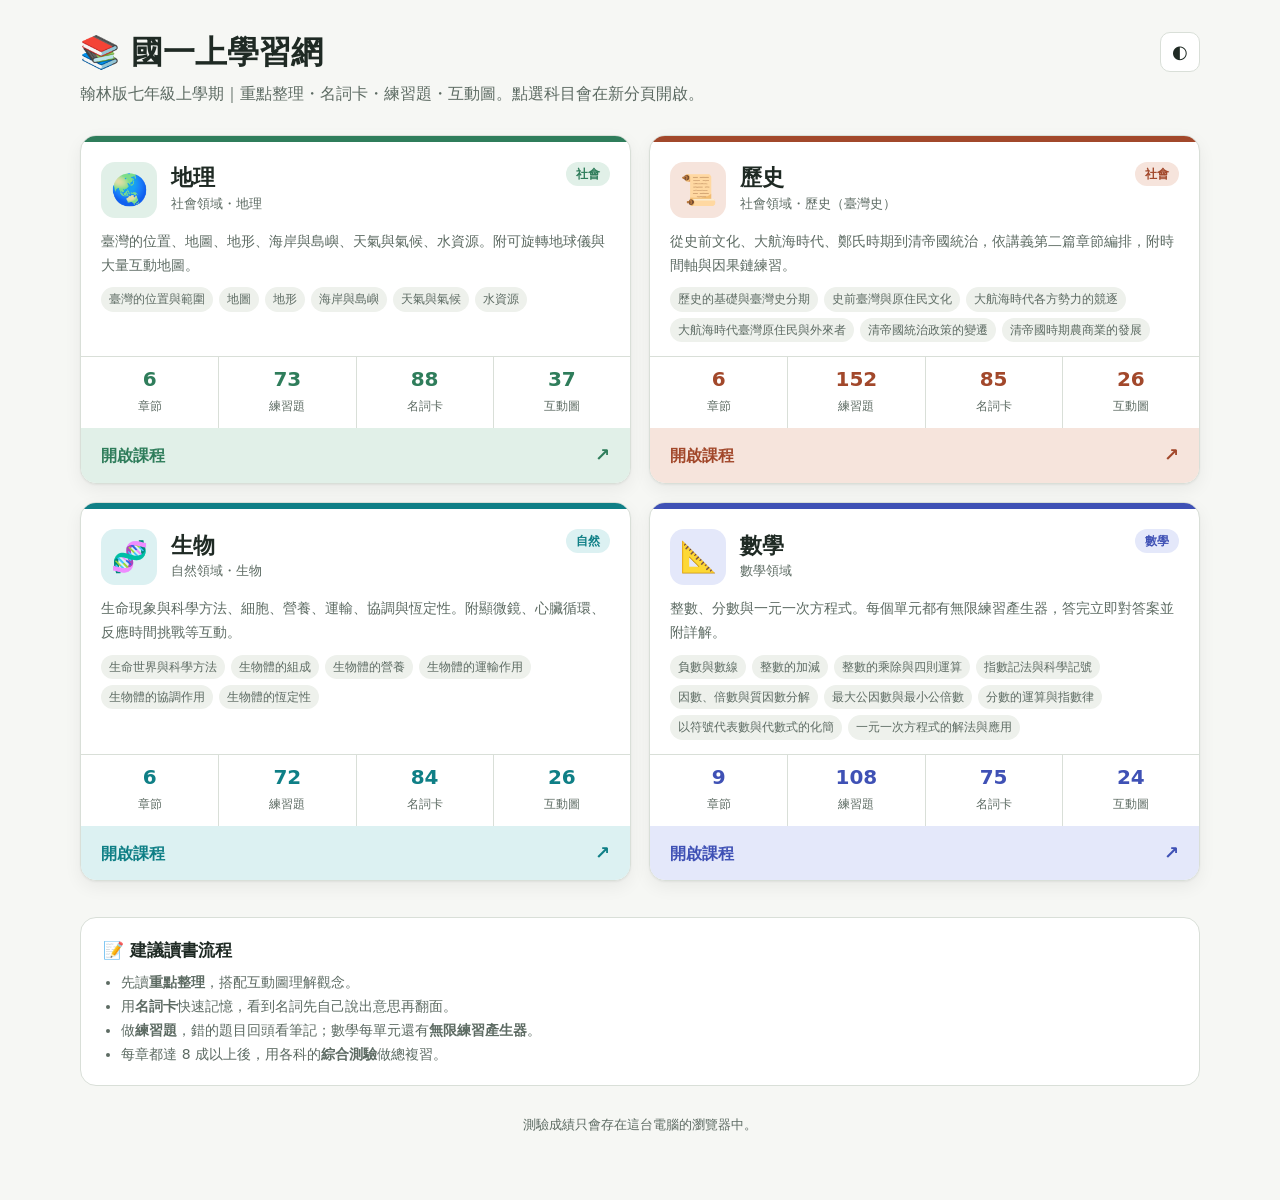
==== index.html @ c4db44cf "init" ====
<!doctype html>
<html lang="zh-Hant">
<head>
  <meta charset="utf-8">
  <meta name="viewport" content="width=device-width, initial-scale=1">
  <title>國一上學習網</title>
  <style>
    :root {
      --bg: #f6f7f4; --surface: #ffffff; --surface-2: #eef1ec; --text: #1f2a24; --muted: #5d6b63; --border: #d9dfd8;
      --shadow: 0 1px 2px rgba(0,0,0,.05), 0 6px 18px rgba(0,0,0,.06); --radius: 16px;
      color-scheme: light;
    }
    @media (prefers-color-scheme: dark) {
      :root:not([data-theme="light"]) {
        --bg: #121714; --surface: #1a211d; --surface-2: #222b26; --text: #e4ebe6; --muted: #9aa8a0; --border: #2f3a34;
        --shadow: none; color-scheme: dark;
      }
    }
    :root[data-theme="dark"] {
      --bg: #121714; --surface: #1a211d; --surface-2: #222b26; --text: #e4ebe6; --muted: #9aa8a0; --border: #2f3a34;
      --shadow: none; color-scheme: dark;
    }
    * { box-sizing: border-box; }
    body {
      margin: 0; background: var(--bg); color: var(--text);
      font-family: "Noto Sans TC", "Microsoft JhengHei", "PingFang TC", system-ui, sans-serif; line-height: 1.7;
    }
    .wrap { max-width: 1160px; margin: 0 auto; padding: 32px 20px 64px; }
    header { display: flex; align-items: flex-start; gap: 16px; margin-bottom: 28px; }
    header h1 { margin: 0; font-size: 32px; line-height: 1.3; }
    header p { margin: 6px 0 0; color: var(--muted); }
    .theme-btn {
      margin-left: auto; flex-shrink: 0; border: 1px solid var(--border); background: var(--surface); color: var(--text);
      border-radius: 10px; width: 40px; height: 40px; font-size: 18px; cursor: pointer;
    }
    .group { margin: 28px 0 12px; font-size: 14px; font-weight: 700; color: var(--muted); letter-spacing: .1em; }
    .grid { display: grid; grid-template-columns: repeat(auto-fill, minmax(320px, 1fr)); gap: 18px; }
    .card {
      --c: #2f7d5b; --soft: #e1f0e8;
      display: flex; flex-direction: column; text-decoration: none; color: var(--text);
      background: var(--surface); border: 1px solid var(--border); border-radius: var(--radius);
      box-shadow: var(--shadow); overflow: hidden; transition: transform .15s, border-color .15s, box-shadow .15s;
    }
    .card:hover, .card:focus-visible { transform: translateY(-3px); border-color: var(--c); outline: none; }
    .card-top { display: flex; align-items: center; gap: 14px; padding: 20px 20px 12px; border-top: 6px solid var(--c); }
    .tag { margin-left: auto; align-self: flex-start; font-size: 12px; font-weight: 700; padding: 2px 10px; border-radius: 99px; background: var(--soft); color: var(--c); }
    .grid { grid-template-columns: repeat(auto-fill, minmax(min(100%, 440px), 1fr)); }
    .icon { width: 56px; height: 56px; border-radius: 14px; display: grid; place-items: center; font-size: 30px; background: var(--soft); flex-shrink: 0; }
    .card h2 { margin: 0; font-size: 22px; line-height: 1.3; }
    .card .sub { font-size: 13px; color: var(--muted); }
    .desc { padding: 0 20px; color: var(--muted); font-size: 14px; margin: 0 0 10px; }
    .chips { display: flex; flex-wrap: wrap; gap: 6px; padding: 0 20px; margin-bottom: 14px; }
    .chips span { font-size: 12px; padding: 2px 8px; border-radius: 99px; background: var(--surface-2); color: var(--muted); }
    .stats { display: grid; grid-template-columns: repeat(4, 1fr); border-top: 1px solid var(--border); margin-top: auto; }
    .stats div { text-align: center; padding: 10px 4px; }
    .stats div + div { border-left: 1px solid var(--border); }
    .stats b { display: block; font-size: 20px; color: var(--c); line-height: 1.2; font-variant-numeric: tabular-nums; }
    .stats small { font-size: 12px; color: var(--muted); }
    .open { display: flex; align-items: center; justify-content: space-between; padding: 12px 20px; background: var(--soft); color: var(--c); font-weight: 700; }
    .open span:last-child { font-size: 18px; }
    .tips { margin-top: 36px; background: var(--surface); border: 1px solid var(--border); border-radius: var(--radius); padding: 18px 22px; }
    .tips h3 { margin: 0 0 6px; font-size: 17px; }
    .tips ul { margin: 0; padding-left: 1.3em; color: var(--muted); font-size: 14px; }
    footer { margin-top: 28px; text-align: center; color: var(--muted); font-size: 13px; }
    /* 各科顏色 */
    .geo { --c: #2f7d5b; --soft: #e1f0e8; }
    .his { --c: #a2482b; --soft: #f6e4dc; }
    .bio { --c: #0f7f86; --soft: #dcf1f2; }
    .mat { --c: #3f51b5; --soft: #e4e8fa; }
    @media (prefers-color-scheme: dark) {
      :root:not([data-theme="light"]) .geo { --c: #5cbf8f; --soft: #1d3329; }
      :root:not([data-theme="light"]) .his { --c: #e58b6a; --soft: #3a2420; }
      :root:not([data-theme="light"]) .bio { --c: #4cc3c9; --soft: #163236; }
      :root:not([data-theme="light"]) .mat { --c: #8c9eff; --soft: #23284a; }
    }
    :root[data-theme="dark"] .geo { --c: #5cbf8f; --soft: #1d3329; }
    :root[data-theme="dark"] .his { --c: #e58b6a; --soft: #3a2420; }
    :root[data-theme="dark"] .bio { --c: #4cc3c9; --soft: #163236; }
    :root[data-theme="dark"] .mat { --c: #8c9eff; --soft: #23284a; }
    @media (max-width: 600px) {
      .wrap { padding: 20px 16px 48px; }
      header h1 { font-size: 26px; }
      .grid { grid-template-columns: 1fr; }
    }
  </style>
</head>
<body>
  <div class="wrap">
    <header>
      <div>
        <h1>📚 國一上學習網</h1>
        <p>翰林版七年級上學期｜重點整理・名詞卡・練習題・互動圖。點選科目會在新分頁開啟。</p>
      </div>
      <button class="theme-btn" id="themeBtn" aria-label="切換深淺色">◐</button>
    </header>
    <main id="courses"></main>
    <section class="tips">
      <h3>📝 建議讀書流程</h3>
      <ul>
        <li>先讀<b>重點整理</b>，搭配互動圖理解觀念。</li>
        <li>用<b>名詞卡</b>快速記憶，看到名詞先自己說出意思再翻面。</li>
        <li>做<b>練習題</b>，錯的題目回頭看筆記；數學每單元還有<b>無限練習產生器</b>。</li>
        <li>每章都達 8 成以上後，用各科的<b>綜合測驗</b>做總複習。</li>
      </ul>
    </section>
    <footer>測驗成績只會存在這台電腦的瀏覽器中。</footer>
  </div>

  <script>
  (function () {
    'use strict';
    // 各科設定：資料夾、資料檔（用來即時計算章數與題數）
    const COURSES = [
      { group: '社會', dir: 'society-geography', cls: 'geo', icon: '🌏', name: '地理', sub: '社會領域・地理',
        desc: '臺灣的位置、地圖、地形、海岸與島嶼、天氣與氣候、水資源。附可旋轉地球儀與大量互動地圖。',
        files: ['ch1', 'ch2', 'ch3', 'ch4', 'ch5', 'ch6'] },
      { group: '社會', dir: 'society-history', cls: 'his', icon: '📜', name: '歷史', sub: '社會領域・歷史（臺灣史）',
        desc: '從史前文化、大航海時代、鄭氏時期到清帝國統治，依講義第二篇章節編排，附時間軸與因果鏈練習。',
        files: ['ch1', 'ch2', 'ch3', 'ch4', 'ch5', 'ch6'] },
      { group: '自然', dir: 'nature-biology', cls: 'bio', icon: '🧬', name: '生物', sub: '自然領域・生物',
        desc: '生命現象與科學方法、細胞、營養、運輸、協調與恆定性。附顯微鏡、心臟循環、反應時間挑戰等互動。',
        files: ['ch1', 'ch2', 'ch3', 'ch4', 'ch5', 'ch6'] },
      { group: '數學', dir: 'math', cls: 'mat', icon: '📐', name: '數學', sub: '數學領域',
        desc: '整數、分數與一元一次方程式。每個單元都有無限練習產生器，答完立即對答案並附詳解。',
        files: ['u1', 'u2', 'u3', 'u4', 'u5', 'u6', 'u7', 'u8', 'u9'] }
    ];

    // 深淺色（與各科共用同一個偏好設定方式）
    const btn = document.getElementById('themeBtn');
    try { const t = localStorage.getItem('home:theme'); if (t) document.documentElement.dataset.theme = t; } catch (e) { /* 略過 */ }
    btn.addEventListener('click', () => {
      const cur = document.documentElement.dataset.theme || (matchMedia('(prefers-color-scheme: dark)').matches ? 'dark' : 'light');
      const next = cur === 'dark' ? 'light' : 'dark';
      document.documentElement.dataset.theme = next;
      try { localStorage.setItem('home:theme', next); } catch (e) { /* 略過 */ }
    });

    const esc = (s) => String(s).replace(/[&<>"]/g, (c) => ({ '&': '&amp;', '<': '&lt;', '>': '&gt;', '"': '&quot;' }[c]));
    const main = document.getElementById('courses');
    main.innerHTML = '<div class="grid"></div>';
    const grid = main.firstElementChild;
    COURSES.forEach((c) => {
      grid.insertAdjacentHTML('beforeend', `
        <a class="card ${c.cls}" href="${c.dir}/index.html" target="_blank" rel="noopener" data-dir="${c.dir}">
          <div class="card-top"><div class="icon">${c.icon}</div><div><h2>${c.name}</h2><div class="sub">${c.sub}</div></div><span class="tag">${c.group}</span></div>
          <p class="desc">${esc(c.desc)}</p>
          <div class="chips"></div>
          <div class="stats">
            <div><b data-s="ch">–</b><small>章節</small></div>
            <div><b data-s="q">–</b><small>練習題</small></div>
            <div><b data-s="cards">–</b><small>名詞卡</small></div>
            <div><b data-s="w">–</b><small>互動圖</small></div>
          </div>
          <div class="open"><span>開啟課程</span><span>↗</span></div>
        </a>`);
    });

    // 依序載入各科的資料檔，即時計算章節與題數（每科都會 push 到 window.CHAPTERS）
    function load(src) {
      return new Promise((resolve) => {
        const s = document.createElement('script');
        s.src = src; s.onload = resolve; s.onerror = resolve;
        document.body.appendChild(s);
      });
    }
    (async () => {
      for (const c of COURSES) {
        window.CHAPTERS = [];
        for (const f of c.files) await load(`${c.dir}/data/${f}.js`);
        const chs = window.CHAPTERS.slice().sort((a, b) => a.no - b.no);
        const card = document.querySelector(`[data-dir="${c.dir}"]`);
        if (!chs.length) { card.querySelector('.chips').innerHTML = '<span>（無法讀取章節資料）</span>'; continue; }
        const set = (k, v) => { card.querySelector(`[data-s="${k}"]`).textContent = v; };
        set('ch', chs.length);
        set('q', chs.reduce((s, x) => s + x.quiz.length, 0));
        set('cards', chs.reduce((s, x) => s + x.cards.length, 0));
        set('w', chs.reduce((s, x) => s + ((x.notes || '').match(/data-widget=/g) || []).length, 0));
        card.querySelector('.chips').innerHTML = chs.map((x) => `<span>${esc(x.title)}</span>`).join('');
      }
      delete window.CHAPTERS;
    })();
  })();
  </script>
</body>
</html>
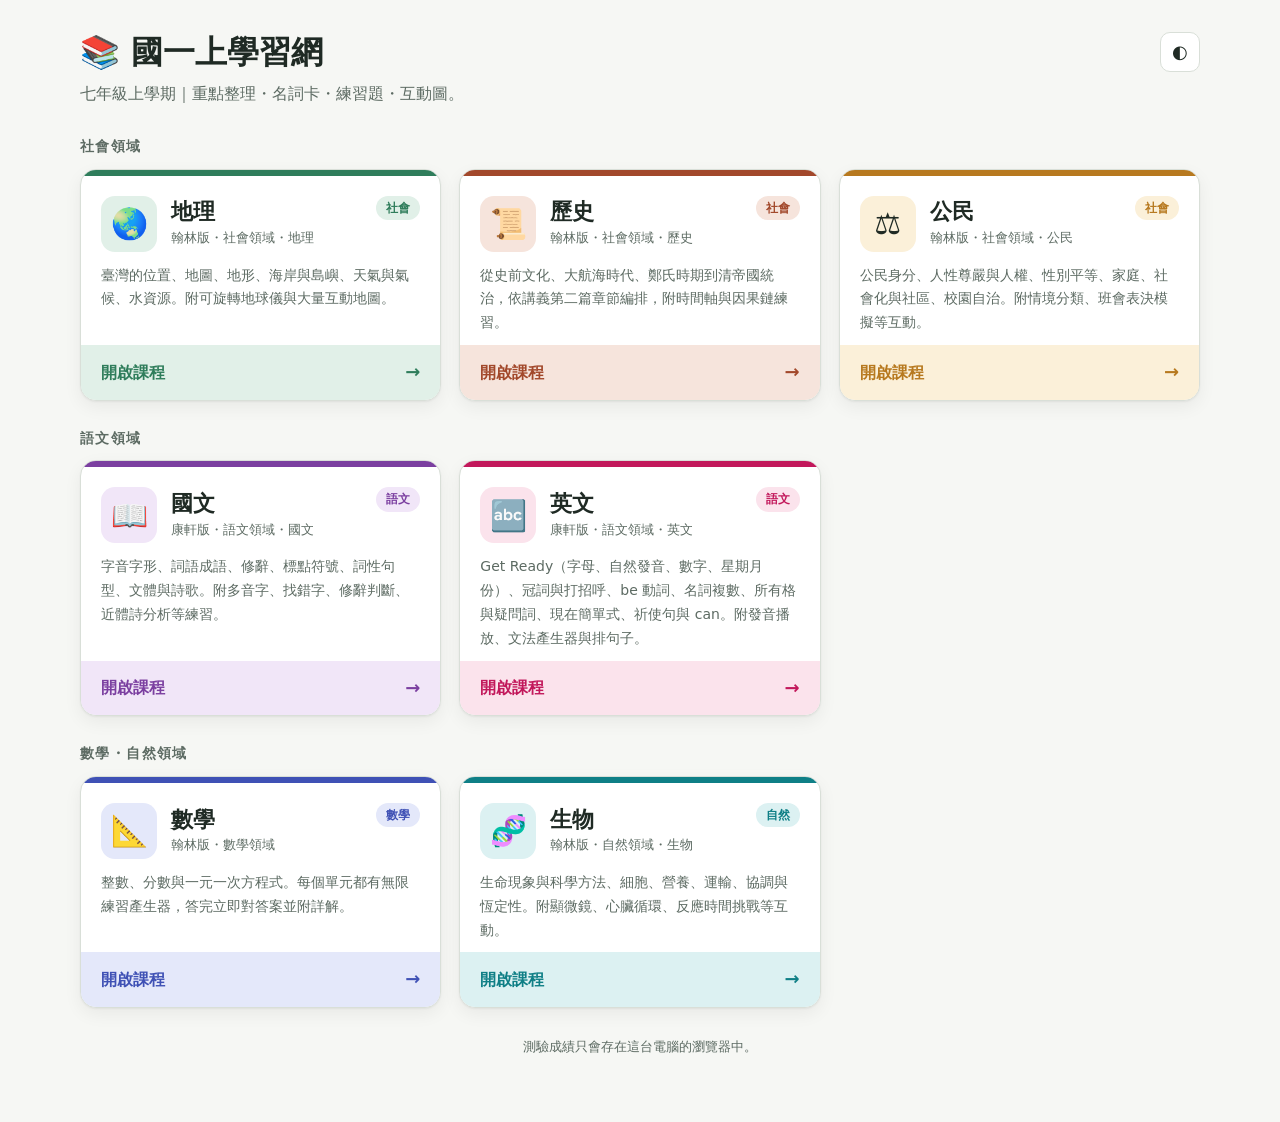
==== commit 293f9ddd: "." ====
--- a/index.html
+++ b/index.html
@@ -33,8 +33,15 @@
       margin-left: auto; flex-shrink: 0; border: 1px solid var(--border); background: var(--surface); color: var(--text);
       border-radius: 10px; width: 40px; height: 40px; font-size: 18px; cursor: pointer;
     }
-    .group { margin: 28px 0 12px; font-size: 14px; font-weight: 700; color: var(--muted); letter-spacing: .1em; }
-    .grid { display: grid; grid-template-columns: repeat(auto-fill, minmax(320px, 1fr)); gap: 18px; }
+    .row { margin-bottom: 26px; }
+    .group { margin: 0 0 10px; font-size: 14px; font-weight: 700; color: var(--muted); letter-spacing: .1em; }
+    .grid { display: grid; grid-template-columns: repeat(3, minmax(0, 1fr)); gap: 18px; }
+    @media (max-width: 1000px) { .grid { grid-template-columns: repeat(2, minmax(0, 1fr)); } }
+    @media (max-width: 640px) { .grid { grid-template-columns: 1fr; } }
+    .card.soon { cursor: default; opacity: .75; border-style: dashed; box-shadow: none; }
+    .card.soon:hover { transform: none; border-color: var(--border); }
+    .card.soon .card-top { border-top-style: dashed; }
+    .card.soon .open { margin-top: auto; }
     .card {
       --c: #2f7d5b; --soft: #e1f0e8;
       display: flex; flex-direction: column; text-decoration: none; color: var(--text);
@@ -44,39 +51,37 @@
     .card:hover, .card:focus-visible { transform: translateY(-3px); border-color: var(--c); outline: none; }
     .card-top { display: flex; align-items: center; gap: 14px; padding: 20px 20px 12px; border-top: 6px solid var(--c); }
     .tag { margin-left: auto; align-self: flex-start; font-size: 12px; font-weight: 700; padding: 2px 10px; border-radius: 99px; background: var(--soft); color: var(--c); }
-    .grid { grid-template-columns: repeat(auto-fill, minmax(min(100%, 440px), 1fr)); }
     .icon { width: 56px; height: 56px; border-radius: 14px; display: grid; place-items: center; font-size: 30px; background: var(--soft); flex-shrink: 0; }
     .card h2 { margin: 0; font-size: 22px; line-height: 1.3; }
     .card .sub { font-size: 13px; color: var(--muted); }
     .desc { padding: 0 20px; color: var(--muted); font-size: 14px; margin: 0 0 10px; }
-    .chips { display: flex; flex-wrap: wrap; gap: 6px; padding: 0 20px; margin-bottom: 14px; }
-    .chips span { font-size: 12px; padding: 2px 8px; border-radius: 99px; background: var(--surface-2); color: var(--muted); }
-    .stats { display: grid; grid-template-columns: repeat(4, 1fr); border-top: 1px solid var(--border); margin-top: auto; }
-    .stats div { text-align: center; padding: 10px 4px; }
-    .stats div + div { border-left: 1px solid var(--border); }
-    .stats b { display: block; font-size: 20px; color: var(--c); line-height: 1.2; font-variant-numeric: tabular-nums; }
-    .stats small { font-size: 12px; color: var(--muted); }
-    .open { display: flex; align-items: center; justify-content: space-between; padding: 12px 20px; background: var(--soft); color: var(--c); font-weight: 700; }
+    .open { margin-top: auto; display: flex; align-items: center; justify-content: space-between; padding: 12px 20px; background: var(--soft); color: var(--c); font-weight: 700; }
     .open span:last-child { font-size: 18px; }
-    .tips { margin-top: 36px; background: var(--surface); border: 1px solid var(--border); border-radius: var(--radius); padding: 18px 22px; }
-    .tips h3 { margin: 0 0 6px; font-size: 17px; }
-    .tips ul { margin: 0; padding-left: 1.3em; color: var(--muted); font-size: 14px; }
     footer { margin-top: 28px; text-align: center; color: var(--muted); font-size: 13px; }
     /* 各科顏色 */
     .geo { --c: #2f7d5b; --soft: #e1f0e8; }
     .his { --c: #a2482b; --soft: #f6e4dc; }
     .bio { --c: #0f7f86; --soft: #dcf1f2; }
     .mat { --c: #3f51b5; --soft: #e4e8fa; }
+    .civ { --c: #b7791f; --soft: #fbf0d9; }
+    .chi { --c: #7b3fa0; --soft: #f1e6f8; }
+    .eng { --c: #c2185b; --soft: #fbe3ec; }
     @media (prefers-color-scheme: dark) {
       :root:not([data-theme="light"]) .geo { --c: #5cbf8f; --soft: #1d3329; }
       :root:not([data-theme="light"]) .his { --c: #e58b6a; --soft: #3a2420; }
       :root:not([data-theme="light"]) .bio { --c: #4cc3c9; --soft: #163236; }
       :root:not([data-theme="light"]) .mat { --c: #8c9eff; --soft: #23284a; }
+      :root:not([data-theme="light"]) .civ { --c: #e0b25c; --soft: #3a2f1a; }
+      :root:not([data-theme="light"]) .chi { --c: #c592e0; --soft: #33223d; }
+      :root:not([data-theme="light"]) .eng { --c: #f48fb1; --soft: #3d1f2b; }
     }
     :root[data-theme="dark"] .geo { --c: #5cbf8f; --soft: #1d3329; }
     :root[data-theme="dark"] .his { --c: #e58b6a; --soft: #3a2420; }
     :root[data-theme="dark"] .bio { --c: #4cc3c9; --soft: #163236; }
     :root[data-theme="dark"] .mat { --c: #8c9eff; --soft: #23284a; }
+    :root[data-theme="dark"] .civ { --c: #e0b25c; --soft: #3a2f1a; }
+    :root[data-theme="dark"] .chi { --c: #c592e0; --soft: #33223d; }
+    :root[data-theme="dark"] .eng { --c: #f48fb1; --soft: #3d1f2b; }
     @media (max-width: 600px) {
       .wrap { padding: 20px 16px 48px; }
       header h1 { font-size: 26px; }
@@ -89,40 +94,36 @@
     <header>
       <div>
         <h1>📚 國一上學習網</h1>
-        <p>翰林版七年級上學期｜重點整理・名詞卡・練習題・互動圖。點選科目會在新分頁開啟。</p>
+        <p>七年級上學期｜重點整理・名詞卡・練習題・互動圖。</p>
       </div>
       <button class="theme-btn" id="themeBtn" aria-label="切換深淺色">◐</button>
     </header>
     <main id="courses"></main>
-    <section class="tips">
-      <h3>📝 建議讀書流程</h3>
-      <ul>
-        <li>先讀<b>重點整理</b>，搭配互動圖理解觀念。</li>
-        <li>用<b>名詞卡</b>快速記憶，看到名詞先自己說出意思再翻面。</li>
-        <li>做<b>練習題</b>，錯的題目回頭看筆記；數學每單元還有<b>無限練習產生器</b>。</li>
-        <li>每章都達 8 成以上後，用各科的<b>綜合測驗</b>做總複習。</li>
-      </ul>
-    </section>
     <footer>測驗成績只會存在這台電腦的瀏覽器中。</footer>
   </div>
 
   <script>
   (function () {
     'use strict';
-    // 各科設定：資料夾、資料檔（用來即時計算章數與題數）
+    // 各科設定
+    // ready: false 表示課程籌備中（卡片不可點選）；課程做好後改成 true
+    // 每一列放哪些領域（社會三科一列；數學與自然合併一列）
+    const ROWS = [['社會'], ['語文'], ['數學', '自然']];
     const COURSES = [
-      { group: '社會', dir: 'society-geography', cls: 'geo', icon: '🌏', name: '地理', sub: '社會領域・地理',
-        desc: '臺灣的位置、地圖、地形、海岸與島嶼、天氣與氣候、水資源。附可旋轉地球儀與大量互動地圖。',
-        files: ['ch1', 'ch2', 'ch3', 'ch4', 'ch5', 'ch6'] },
-      { group: '社會', dir: 'society-history', cls: 'his', icon: '📜', name: '歷史', sub: '社會領域・歷史（臺灣史）',
-        desc: '從史前文化、大航海時代、鄭氏時期到清帝國統治，依講義第二篇章節編排，附時間軸與因果鏈練習。',
-        files: ['ch1', 'ch2', 'ch3', 'ch4', 'ch5', 'ch6'] },
-      { group: '自然', dir: 'nature-biology', cls: 'bio', icon: '🧬', name: '生物', sub: '自然領域・生物',
-        desc: '生命現象與科學方法、細胞、營養、運輸、協調與恆定性。附顯微鏡、心臟循環、反應時間挑戰等互動。',
-        files: ['ch1', 'ch2', 'ch3', 'ch4', 'ch5', 'ch6'] },
-      { group: '數學', dir: 'math', cls: 'mat', icon: '📐', name: '數學', sub: '數學領域',
-        desc: '整數、分數與一元一次方程式。每個單元都有無限練習產生器，答完立即對答案並附詳解。',
-        files: ['u1', 'u2', 'u3', 'u4', 'u5', 'u6', 'u7', 'u8', 'u9'] }
+      { group: '社會', dir: 'society-geography', cls: 'geo', icon: '🌏', name: '地理', sub: '翰林版・社會領域・地理', ready: true,
+        desc: '臺灣的位置、地圖、地形、海岸與島嶼、天氣與氣候、水資源。附可旋轉地球儀與大量互動地圖。' },
+      { group: '社會', dir: 'society-history', cls: 'his', icon: '📜', name: '歷史', sub: '翰林版・社會領域・歷史', ready: true,
+        desc: '從史前文化、大航海時代、鄭氏時期到清帝國統治，依講義第二篇章節編排，附時間軸與因果鏈練習。' },
+      { group: '社會', dir: 'society-civics', cls: 'civ', icon: '⚖️', name: '公民', sub: '翰林版・社會領域・公民', ready: true,
+        desc: '公民身分、人性尊嚴與人權、性別平等、家庭、社會化與社區、校園自治。附情境分類、班會表決模擬等互動。' },
+      { group: '語文', dir: 'language-chinese', cls: 'chi', icon: '📖', name: '國文', sub: '康軒版・語文領域・國文', ready: true,
+        desc: '字音字形、詞語成語、修辭、標點符號、詞性句型、文體與詩歌。附多音字、找錯字、修辭判斷、近體詩分析等練習。' },
+      { group: '語文', dir: 'language-english', cls: 'eng', icon: '🔤', name: '英文', sub: '康軒版・語文領域・英文', ready: true,
+        desc: 'Get Ready（字母、自然發音、數字、星期月份）、冠詞與打招呼、be 動詞、名詞複數、所有格與疑問詞、現在簡單式、祈使句與 can。附發音播放、文法產生器與排句子。' },
+      { group: '數學', dir: 'math', cls: 'mat', icon: '📐', name: '數學', sub: '翰林版・數學領域', ready: true,
+        desc: '整數、分數與一元一次方程式。每個單元都有無限練習產生器，答完立即對答案並附詳解。' },
+      { group: '自然', dir: 'nature-biology', cls: 'bio', icon: '🧬', name: '生物', sub: '翰林版・自然領域・生物', ready: true,
+        desc: '生命現象與科學方法、細胞、營養、運輸、協調與恆定性。附顯微鏡、心臟循環、反應時間挑戰等互動。' }
     ];
 
     // 深淺色（與各科共用同一個偏好設定方式）
@@ -137,48 +138,31 @@
 
     const esc = (s) => String(s).replace(/[&<>"]/g, (c) => ({ '&': '&amp;', '<': '&lt;', '>': '&gt;', '"': '&quot;' }[c]));
     const main = document.getElementById('courses');
-    main.innerHTML = '<div class="grid"></div>';
-    const grid = main.firstElementChild;
-    COURSES.forEach((c) => {
+    ROWS.forEach((gs) => {
+      const list = COURSES.filter((c) => gs.includes(c.group));
+      const g = gs.join('・');
+      if (!list.length) return;
+      main.insertAdjacentHTML('beforeend', `<section class="row"><div class="group">${g}領域</div><div class="grid"></div></section>`);
+      const grid = main.lastElementChild.querySelector('.grid');
+      list.forEach((c) => {
+      if (!c.ready) {
+        grid.insertAdjacentHTML('beforeend', `
+        <div class="card soon ${c.cls}" aria-disabled="true">
+          <div class="card-top"><div class="icon">${c.icon}</div><div><h2>${c.name}</h2><div class="sub">${c.sub}</div></div><span class="tag">籌備中</span></div>
+          <p class="desc">${esc(c.desc)}</p>
+          <div class="open"><span>即將推出</span><span>⏳</span></div>
+        </div>`);
+        return;
+      }
       grid.insertAdjacentHTML('beforeend', `
-        <a class="card ${c.cls}" href="${c.dir}/index.html" target="_blank" rel="noopener" data-dir="${c.dir}">
+        <a class="card ${c.cls}" href="${c.dir}/index.html" data-dir="${c.dir}">
           <div class="card-top"><div class="icon">${c.icon}</div><div><h2>${c.name}</h2><div class="sub">${c.sub}</div></div><span class="tag">${c.group}</span></div>
           <p class="desc">${esc(c.desc)}</p>
-          <div class="chips"></div>
-          <div class="stats">
-            <div><b data-s="ch">–</b><small>章節</small></div>
-            <div><b data-s="q">–</b><small>練習題</small></div>
-            <div><b data-s="cards">–</b><small>名詞卡</small></div>
-            <div><b data-s="w">–</b><small>互動圖</small></div>
-          </div>
-          <div class="open"><span>開啟課程</span><span>↗</span></div>
+          <div class="open"><span>開啟課程</span><span>→</span></div>
         </a>`);
+      });
     });
 
-    // 依序載入各科的資料檔，即時計算章節與題數（每科都會 push 到 window.CHAPTERS）
-    function load(src) {
-      return new Promise((resolve) => {
-        const s = document.createElement('script');
-        s.src = src; s.onload = resolve; s.onerror = resolve;
-        document.body.appendChild(s);
-      });
-    }
-    (async () => {
-      for (const c of COURSES) {
-        window.CHAPTERS = [];
-        for (const f of c.files) await load(`${c.dir}/data/${f}.js`);
-        const chs = window.CHAPTERS.slice().sort((a, b) => a.no - b.no);
-        const card = document.querySelector(`[data-dir="${c.dir}"]`);
-        if (!chs.length) { card.querySelector('.chips').innerHTML = '<span>（無法讀取章節資料）</span>'; continue; }
-        const set = (k, v) => { card.querySelector(`[data-s="${k}"]`).textContent = v; };
-        set('ch', chs.length);
-        set('q', chs.reduce((s, x) => s + x.quiz.length, 0));
-        set('cards', chs.reduce((s, x) => s + x.cards.length, 0));
-        set('w', chs.reduce((s, x) => s + ((x.notes || '').match(/data-widget=/g) || []).length, 0));
-        card.querySelector('.chips').innerHTML = chs.map((x) => `<span>${esc(x.title)}</span>`).join('');
-      }
-      delete window.CHAPTERS;
-    })();
   })();
   </script>
 </body>
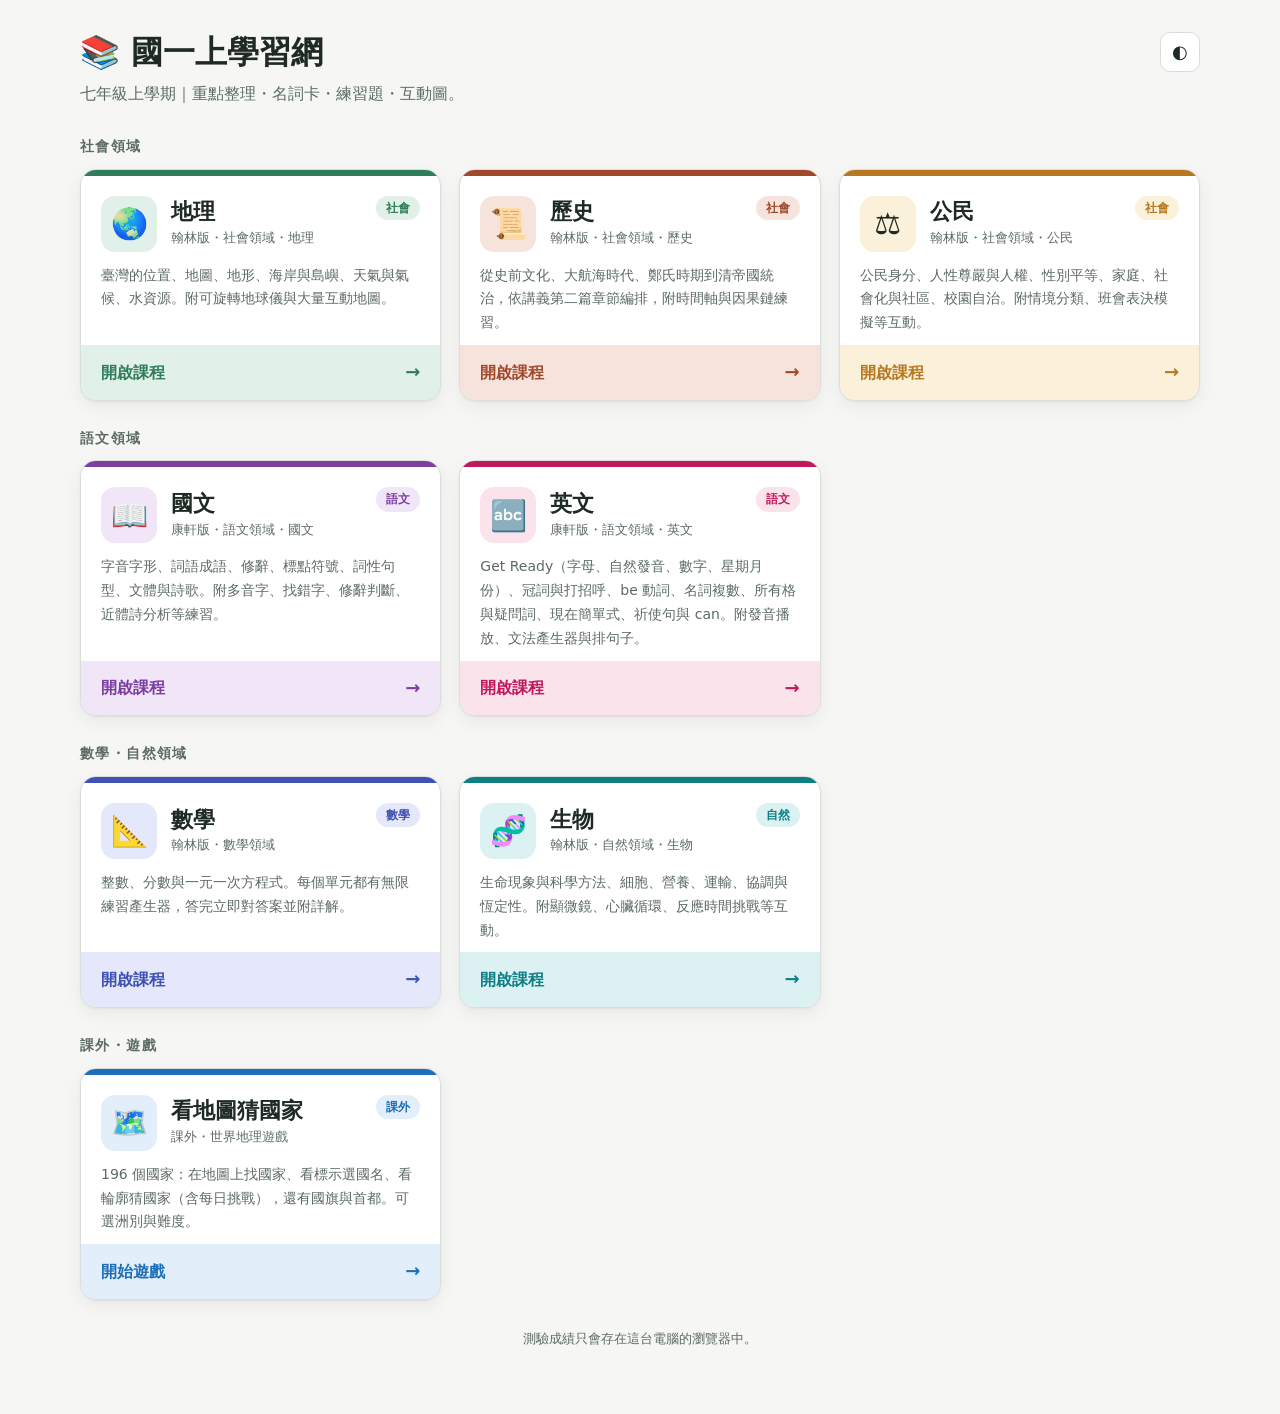
==== commit 2a6b7b51: "." ====
--- a/index.html
+++ b/index.html
@@ -66,6 +66,7 @@
     .civ { --c: #b7791f; --soft: #fbf0d9; }
     .chi { --c: #7b3fa0; --soft: #f1e6f8; }
     .eng { --c: #c2185b; --soft: #fbe3ec; }
+    .wq { --c: #1e6fb8; --soft: #e2eef9; }
     @media (prefers-color-scheme: dark) {
       :root:not([data-theme="light"]) .geo { --c: #5cbf8f; --soft: #1d3329; }
       :root:not([data-theme="light"]) .his { --c: #e58b6a; --soft: #3a2420; }
@@ -74,6 +75,7 @@
       :root:not([data-theme="light"]) .civ { --c: #e0b25c; --soft: #3a2f1a; }
       :root:not([data-theme="light"]) .chi { --c: #c592e0; --soft: #33223d; }
       :root:not([data-theme="light"]) .eng { --c: #f48fb1; --soft: #3d1f2b; }
+      :root:not([data-theme="light"]) .wq { --c: #6cb4f0; --soft: #1d3346; }
     }
     :root[data-theme="dark"] .geo { --c: #5cbf8f; --soft: #1d3329; }
     :root[data-theme="dark"] .his { --c: #e58b6a; --soft: #3a2420; }
@@ -82,6 +84,7 @@
     :root[data-theme="dark"] .civ { --c: #e0b25c; --soft: #3a2f1a; }
     :root[data-theme="dark"] .chi { --c: #c592e0; --soft: #33223d; }
     :root[data-theme="dark"] .eng { --c: #f48fb1; --soft: #3d1f2b; }
+    :root[data-theme="dark"] .wq { --c: #6cb4f0; --soft: #1d3346; }
     @media (max-width: 600px) {
       .wrap { padding: 20px 16px 48px; }
       header h1 { font-size: 26px; }
@@ -108,7 +111,8 @@
     // 各科設定
     // ready: false 表示課程籌備中（卡片不可點選）；課程做好後改成 true
     // 每一列放哪些領域（社會三科一列；數學與自然合併一列）
-    const ROWS = [['社會'], ['語文'], ['數學', '自然']];
+    const ROWS = [['社會'], ['語文'], ['數學', '自然'], ['課外']];
+    const ROW_LABEL = { '課外': '課外・遊戲' };
     const COURSES = [
       { group: '社會', dir: 'society-geography', cls: 'geo', icon: '🌏', name: '地理', sub: '翰林版・社會領域・地理', ready: true,
         desc: '臺灣的位置、地圖、地形、海岸與島嶼、天氣與氣候、水資源。附可旋轉地球儀與大量互動地圖。' },
@@ -123,7 +127,9 @@
       { group: '數學', dir: 'math', cls: 'mat', icon: '📐', name: '數學', sub: '翰林版・數學領域', ready: true,
         desc: '整數、分數與一元一次方程式。每個單元都有無限練習產生器，答完立即對答案並附詳解。' },
       { group: '自然', dir: 'nature-biology', cls: 'bio', icon: '🧬', name: '生物', sub: '翰林版・自然領域・生物', ready: true,
-        desc: '生命現象與科學方法、細胞、營養、運輸、協調與恆定性。附顯微鏡、心臟循環、反應時間挑戰等互動。' }
+        desc: '生命現象與科學方法、細胞、營養、運輸、協調與恆定性。附顯微鏡、心臟循環、反應時間挑戰等互動。' },
+      { group: '課外', dir: 'world-quiz', cls: 'wq', icon: '🗺️', name: '看地圖猜國家', sub: '課外・世界地理遊戲', ready: true, cta: '開始遊戲',
+        desc: '196 個國家：在地圖上找國家、看標示選國名、看輪廓猜國家（含每日挑戰），還有國旗與首都。可選洲別與難度。' }
     ];
 
     // 深淺色（與各科共用同一個偏好設定方式）
@@ -142,7 +148,7 @@
       const list = COURSES.filter((c) => gs.includes(c.group));
       const g = gs.join('・');
       if (!list.length) return;
-      main.insertAdjacentHTML('beforeend', `<section class="row"><div class="group">${g}領域</div><div class="grid"></div></section>`);
+      main.insertAdjacentHTML('beforeend', `<section class="row"><div class="group">${ROW_LABEL[g] || g + '領域'}</div><div class="grid"></div></section>`);
       const grid = main.lastElementChild.querySelector('.grid');
       list.forEach((c) => {
       if (!c.ready) {
@@ -158,7 +164,7 @@
         <a class="card ${c.cls}" href="${c.dir}/index.html" data-dir="${c.dir}">
           <div class="card-top"><div class="icon">${c.icon}</div><div><h2>${c.name}</h2><div class="sub">${c.sub}</div></div><span class="tag">${c.group}</span></div>
           <p class="desc">${esc(c.desc)}</p>
-          <div class="open"><span>開啟課程</span><span>→</span></div>
+          <div class="open"><span>${c.cta || '開啟課程'}</span><span>→</span></div>
         </a>`);
       });
     });
